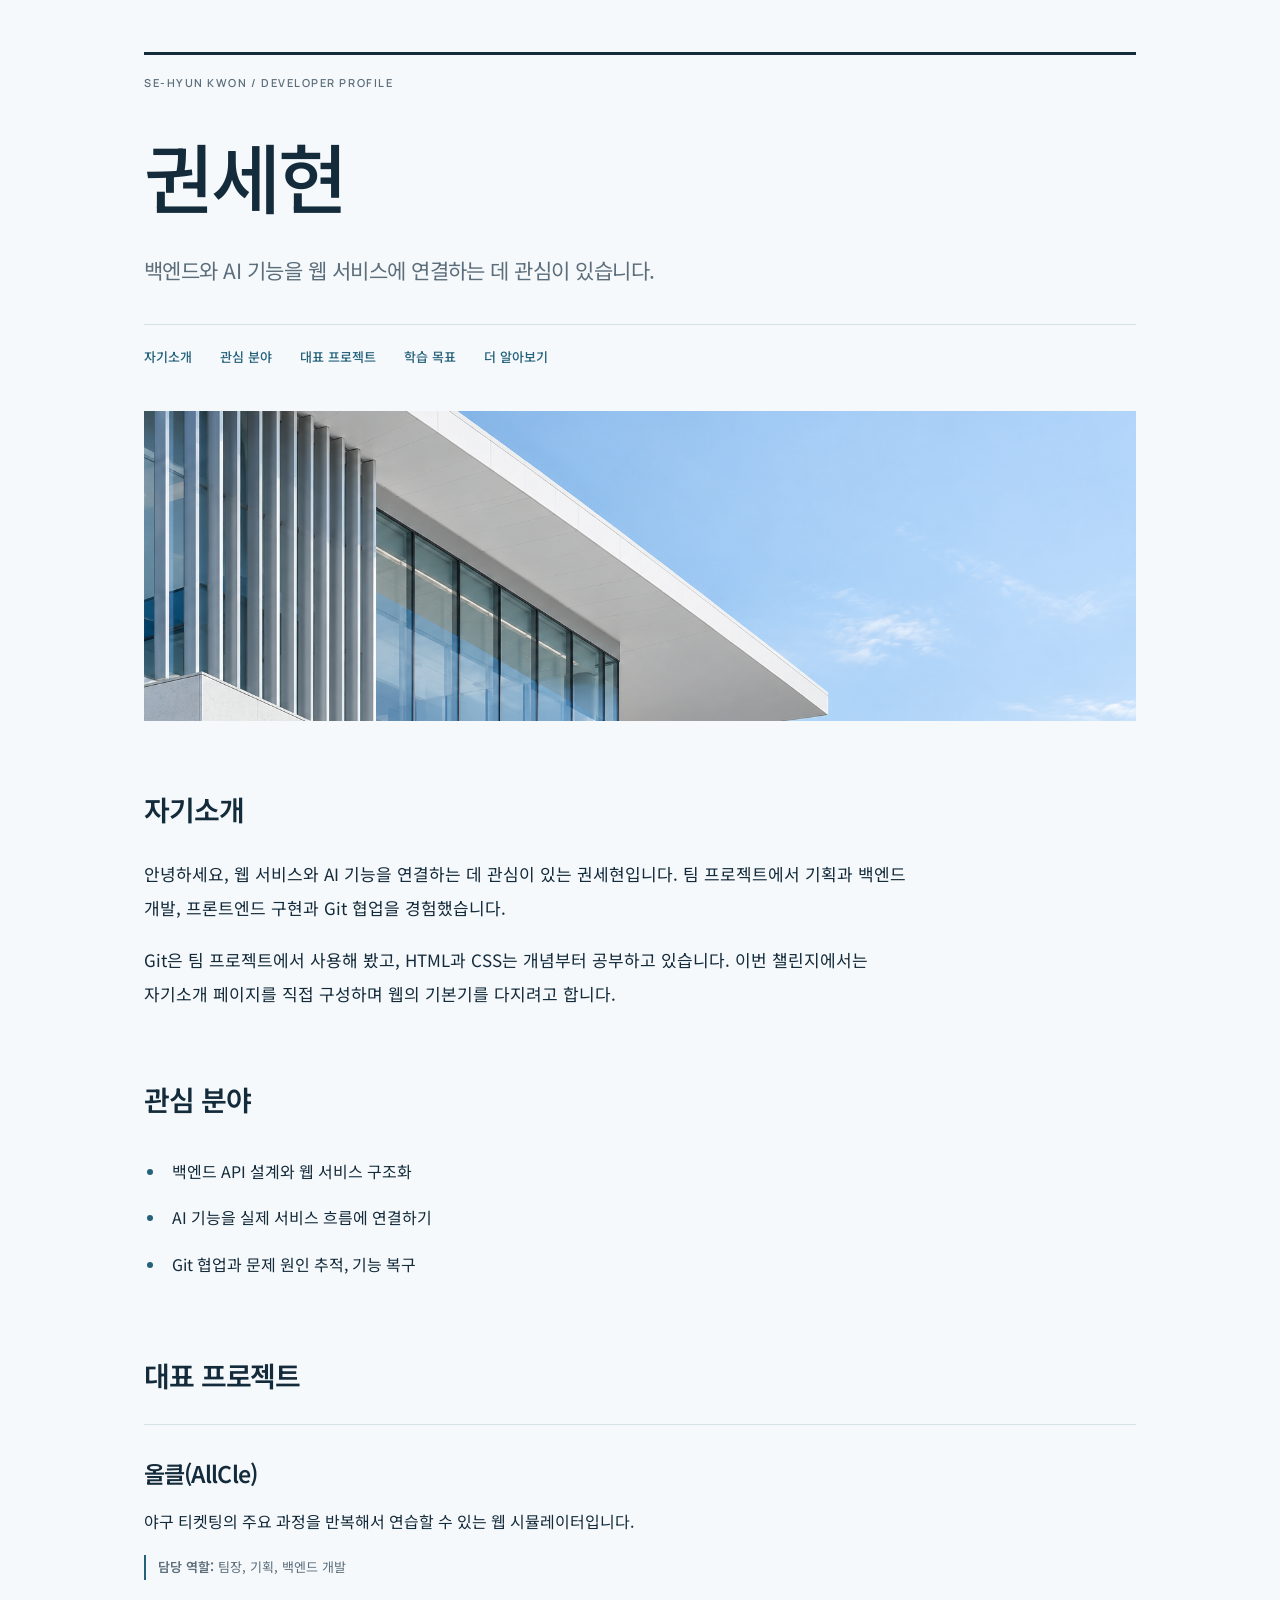
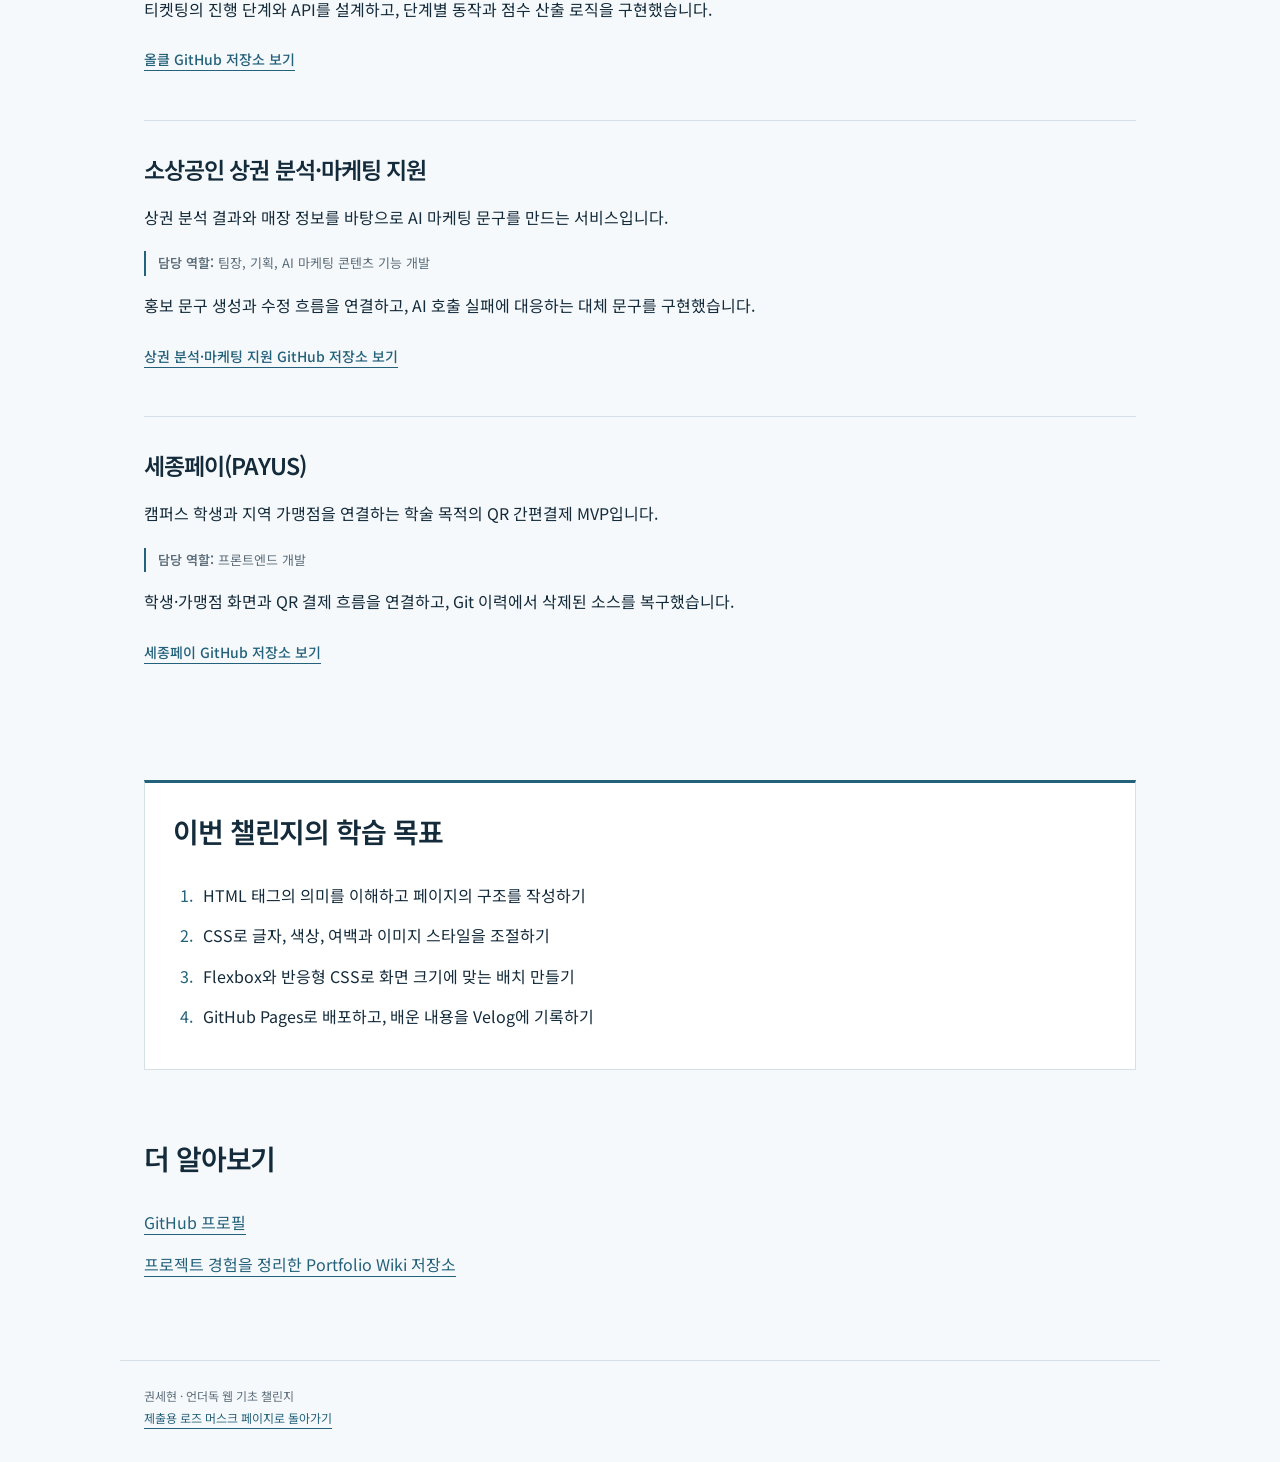
==== variants/clear-navy/index.html @ 08d8fb72 "feat: 클리어 네이비 비교 시안 추가 및 제출 테마 정리" ====
<!DOCTYPE html>
<html lang="ko">
<head>
  <meta charset="UTF-8">
  <meta name="viewport" content="width=device-width, initial-scale=1.0">
  <meta name="description" content="백엔드 개발과 AI 기능의 서비스 연결에 관심이 있는 권세현의 자기소개 페이지입니다.">
  <title>권세현 | 자기소개 · 클리어 네이비</title>
  <!-- 웹 글꼴을 불러오고, 같은 폴더의 CSS 파일을 연결합니다. -->
  <link rel="preconnect" href="https://fonts.googleapis.com">
  <link rel="preconnect" href="https://fonts.gstatic.com" crossorigin>
  <link href="https://fonts.googleapis.com/css2?family=Manrope:wght@600&amp;family=Noto+Sans+KR:wght@400;500;600&amp;display=swap" rel="stylesheet">
  <link rel="stylesheet" href="./style.css">
</head>
<body>
  <!-- header는 페이지의 소개 영역입니다. h1은 페이지의 대표 제목입니다. -->
  <header>
    <p class="eyebrow">Se-hyun Kwon / Developer profile</p>
    <h1>권세현</h1>
    <p class="intro">백엔드와 AI 기능을 웹 서비스에 연결하는 데 관심이 있습니다.</p>

    <!-- #으로 시작하는 링크는 같은 페이지의 해당 id로 이동합니다. -->
    <nav aria-label="페이지 메뉴">
      <ul>
        <li><a href="#about">자기소개</a></li>
        <li><a href="#interests">관심 분야</a></li>
        <li><a href="#projects">대표 프로젝트</a></li>
        <li><a href="#goals">학습 목표</a></li>
        <li><a href="#links">더 알아보기</a></li>
      </ul>
    </nav>
    <!-- 분위기를 위한 장식 이미지이므로 대체 텍스트는 비워 두었습니다. -->
    <img class="mood-image" src="./assets/clear-architecture.png" alt="" width="1536" height="1024">
  </header>

  <!-- main은 페이지의 주요 내용이고, section은 주제별 영역입니다. -->
  <main>
    <section id="about">
      <h2>자기소개</h2>
      <p>
        안녕하세요, 웹 서비스와 AI 기능을 연결하는 데 관심이 있는 권세현입니다.
        팀 프로젝트에서 기획과 백엔드 개발, 프론트엔드 구현과 Git 협업을 경험했습니다.
      </p>
      <p>
        Git은 팀 프로젝트에서 사용해 봤고, HTML과 CSS는 개념부터 공부하고 있습니다.
        이번 챌린지에서는 자기소개 페이지를 직접 구성하며 웹의 기본기를 다지려고 합니다.
      </p>
    </section>

    <section id="interests">
      <h2>관심 분야</h2>
      <ul>
        <li>백엔드 API 설계와 웹 서비스 구조화</li>
        <li>AI 기능을 실제 서비스 흐름에 연결하기</li>
        <li>Git 협업과 문제 원인 추적, 기능 복구</li>
      </ul>
    </section>

    <section id="projects">
      <h2>대표 프로젝트</h2>

      <!-- 각 프로젝트는 독립적인 소개이므로 article로 묶었습니다. -->
      <article>
        <h3>올클(AllCle)</h3>
        <p>야구 티켓팅의 주요 과정을 반복해서 연습할 수 있는 웹 시뮬레이터입니다.</p>
        <p class="project-role"><strong>담당 역할:</strong> 팀장, 기획, 백엔드 개발</p>
        <p>티켓팅의 진행 단계와 API를 설계하고, 단계별 동작과 점수 산출 로직을 구현했습니다.</p>
        <p><a href="https://github.com/tpgus72513/allcle">올클 GitHub 저장소 보기</a></p>
      </article>

      <article>
        <h3>소상공인 상권 분석·마케팅 지원</h3>
        <p>상권 분석 결과와 매장 정보를 바탕으로 AI 마케팅 문구를 만드는 서비스입니다.</p>
        <p class="project-role"><strong>담당 역할:</strong> 팀장, 기획, AI 마케팅 콘텐츠 기능 개발</p>
        <p>홍보 문구 생성과 수정 흐름을 연결하고, AI 호출 실패에 대응하는 대체 문구를 구현했습니다.</p>
        <p><a href="https://github.com/tpgus72513/NxtCloud-2026-07">상권 분석·마케팅 지원 GitHub 저장소 보기</a></p>
      </article>

      <article>
        <h3>세종페이(PAYUS)</h3>
        <p>캠퍼스 학생과 지역 가맹점을 연결하는 학술 목적의 QR 간편결제 MVP입니다.</p>
        <p class="project-role"><strong>담당 역할:</strong> 프론트엔드 개발</p>
        <p>학생·가맹점 화면과 QR 결제 흐름을 연결하고, Git 이력에서 삭제된 소스를 복구했습니다.</p>
        <p><a href="https://github.com/FIo-g/PAYUS">세종페이 GitHub 저장소 보기</a></p>
      </article>
    </section>

    <section id="goals">
      <h2>이번 챌린지의 학습 목표</h2>
      <ol>
        <li>HTML 태그의 의미를 이해하고 페이지의 구조를 작성하기</li>
        <li>CSS로 글자, 색상, 여백과 이미지 스타일을 조절하기</li>
        <li>Flexbox와 반응형 CSS로 화면 크기에 맞는 배치 만들기</li>
        <li>GitHub Pages로 배포하고, 배운 내용을 Velog에 기록하기</li>
      </ol>
    </section>

    <section id="links">
      <h2>더 알아보기</h2>
      <ul>
        <li><a href="https://github.com/tpgus72513">GitHub 프로필</a></li>
        <li><a href="https://github.com/tpgus72513/portfolio-wiki">프로젝트 경험을 정리한 Portfolio Wiki 저장소</a></li>
      </ul>
    </section>
  </main>

  <footer>
    <p>권세현 · 언더독 웹 기초 챌린지</p>
    <p><a href="../../index.html">제출용 로즈 머스크 페이지로 돌아가기</a></p>
  </footer>
</body>
</html>
---- variants/clear-navy/style.css ----
/* 1. 색상: 화이트, 블루그레이, 네이비로 정돈된 인상을 만듭니다. */
:root {
  --background: #f6f9fb;
  --surface: #ffffff;
  --text: #142b3b;
  --muted: #5c6e7b;
  --accent: #24617b;
  --line: #d5e0e7;
}

* {
  box-sizing: border-box;
}

body {
  margin: 0;
  background-color: var(--background);
  color: var(--text);
  font-family: "Noto Sans KR", "Malgun Gothic", sans-serif;
  font-size: 16px;
  line-height: 1.9;
  word-break: keep-all;
  overflow-wrap: anywhere;
}

/* 2. 글자: 한글은 고딕체, 작은 영문 이름은 Manrope를 사용합니다. */
h1,
h2,
h3 {
  line-height: 1.45;
  font-weight: 600;
  letter-spacing: -0.04em;
}

h1 {
  margin: 26px 0 22px;
  font-size: 76px;
  font-weight: 500;
}

h2 {
  margin: 0 0 28px;
  font-size: 28px;
}

h3 {
  margin: 0 0 16px;
  font-size: 23px;
}

p {
  margin: 0 0 18px;
}

strong {
  font-weight: 600;
}

/* 3. 여백: 같은 왼쪽 기준선에 내용을 맞춰 공식 문서처럼 정돈합니다. */
header,
main,
footer {
  width: 100%;
  max-width: 1040px;
  margin-right: auto;
  margin-left: auto;
  padding-right: 24px;
  padding-left: 24px;
}

header {
  padding-top: 52px;
}

.eyebrow {
  margin: 0;
  border-top: 3px solid var(--text);
  padding-top: 18px;
  color: var(--muted);
  font-family: "Manrope", "Noto Sans KR", sans-serif;
  font-size: 11px;
  font-weight: 600;
  letter-spacing: 0.14em;
  text-transform: uppercase;
}

.intro {
  max-width: 580px;
  margin-bottom: 34px;
  color: var(--muted);
  font-size: 21px;
  line-height: 1.8;
  letter-spacing: -0.025em;
}

nav {
  margin-bottom: 28px;
  border-top: 1px solid var(--line);
  padding-top: 15px;
}

nav ul {
  margin: 0;
  padding: 0;
  list-style: none;
}

nav li {
  display: inline-block;
  margin: 0 24px 8px 0;
}

nav a {
  display: inline-block;
  padding: 5px 0;
  font-size: 13px;
  font-weight: 500;
  text-decoration: none;
}

/* 4. 이미지: 가로로 긴 프레임과 직선적인 모서리를 사용합니다. */
.mood-image {
  display: block;
  width: 100%;
  height: auto;
  aspect-ratio: 16 / 5;
  object-fit: cover;
  object-position: center 48%;
  border-radius: 0;
}

section {
  margin-top: 68px;
  scroll-margin-top: 28px;
}

#about p {
  max-width: 780px;
  font-size: 17px;
  line-height: 2;
}

#interests ul {
  margin: 0;
  padding-left: 22px;
}

#interests li {
  padding: 8px 0 8px 6px;
}

li::marker {
  color: var(--accent);
}

/* 5. 프로젝트: 역할과 본문을 구분하되 장식은 얇은 선으로 제한합니다. */
article {
  border-top: 1px solid var(--line);
  padding: 32px 0;
}

article p {
  max-width: 780px;
  margin-bottom: 14px;
}

.project-role {
  display: inline-block;
  border-left: 2px solid var(--accent);
  padding-left: 12px;
  color: var(--muted);
  font-size: 13px;
}

article a {
  display: inline-block;
  margin-top: 8px;
  font-size: 14px;
  font-weight: 500;
}

#goals {
  border: 1px solid var(--line);
  border-top: 3px solid var(--accent);
  padding: 28px;
  background-color: var(--surface);
}

#goals ol {
  margin: 0;
  padding-left: 24px;
}

#goals li {
  margin: 10px 0;
  padding-left: 6px;
}

#links ul {
  margin: 0;
  padding: 0;
  list-style: none;
}

#links li {
  margin: 12px 0;
}

/* 6. 링크: 마우스와 키보드로 접근할 때 상태를 분명하게 표시합니다. */
a {
  color: var(--accent);
  text-decoration-thickness: 1px;
  text-underline-offset: 5px;
}

a:hover {
  color: var(--text);
  text-decoration: underline;
}

a:focus-visible {
  outline: 2px solid var(--accent);
  outline-offset: 5px;
}

footer {
  margin-top: 80px;
  border-top: 1px solid var(--line);
  padding-top: 24px;
  padding-bottom: 32px;
  color: var(--muted);
  font-size: 12px;
}

footer p {
  margin: 0;
}
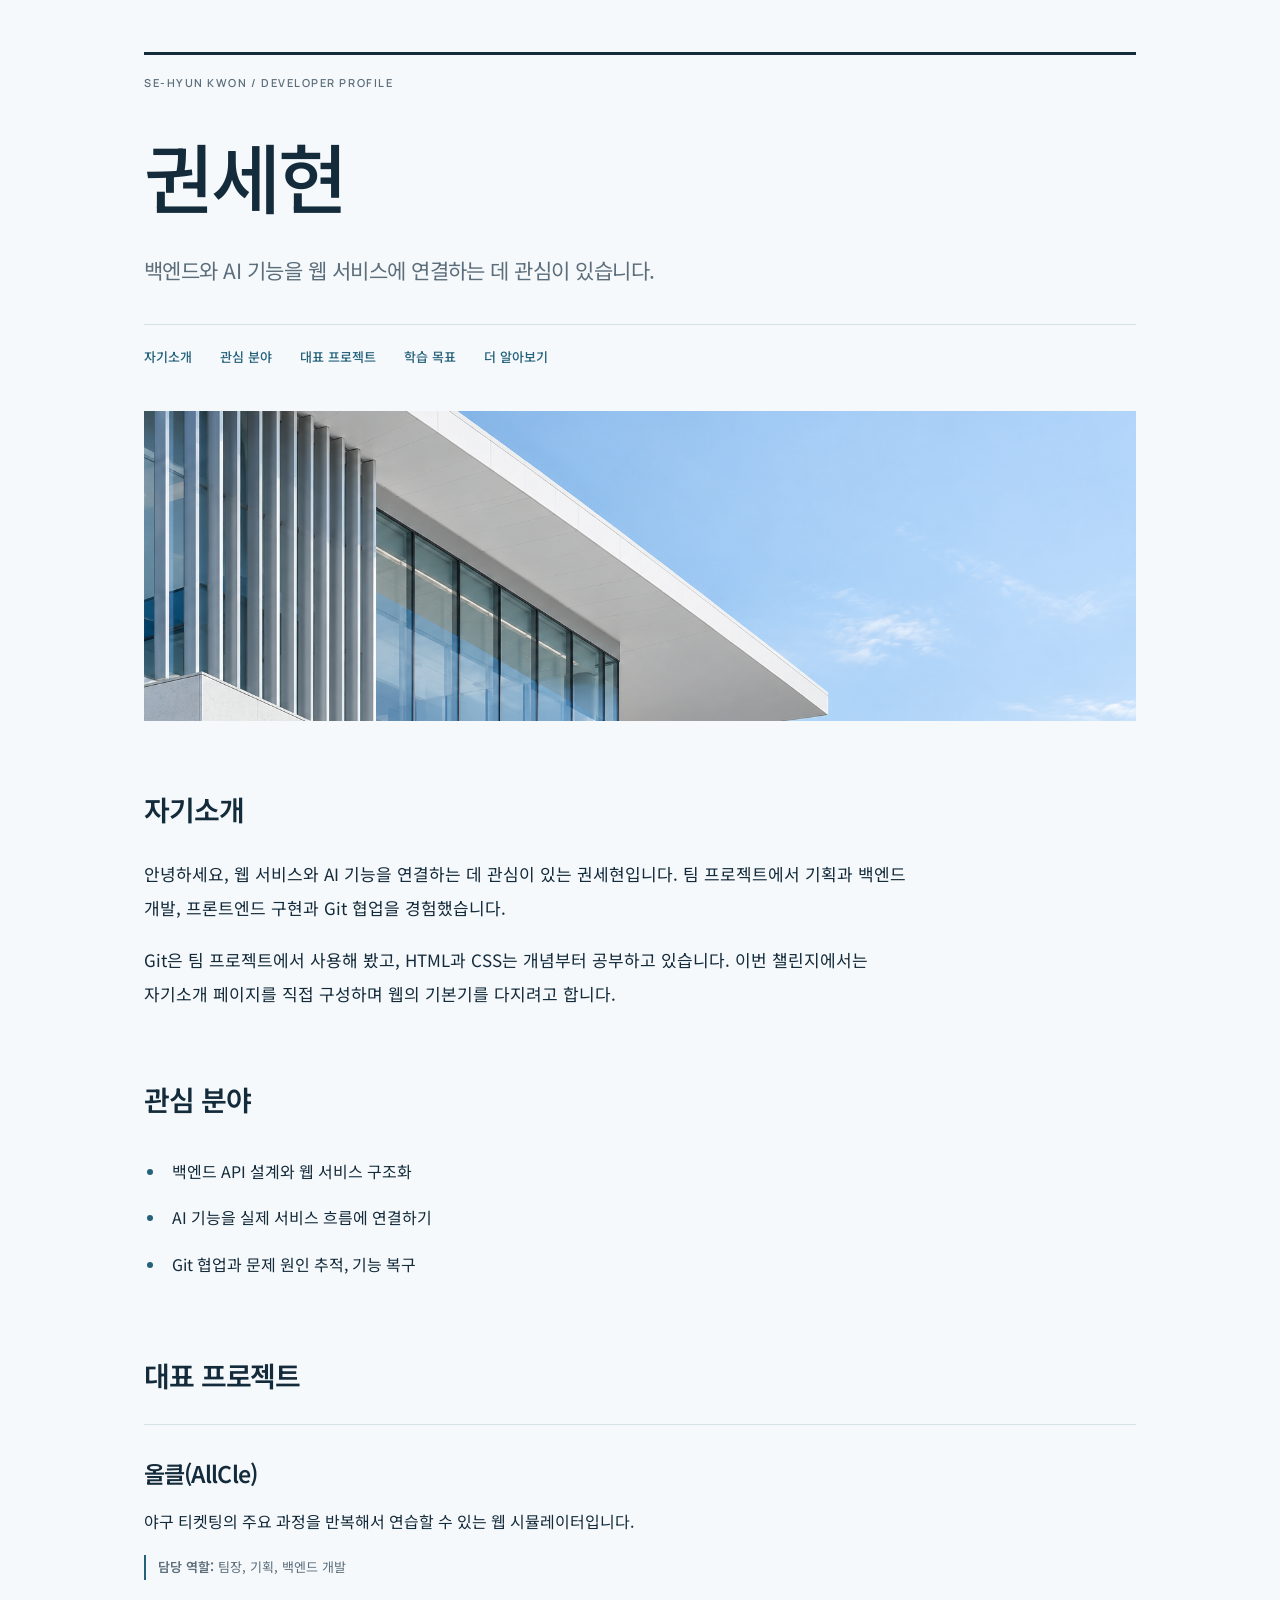
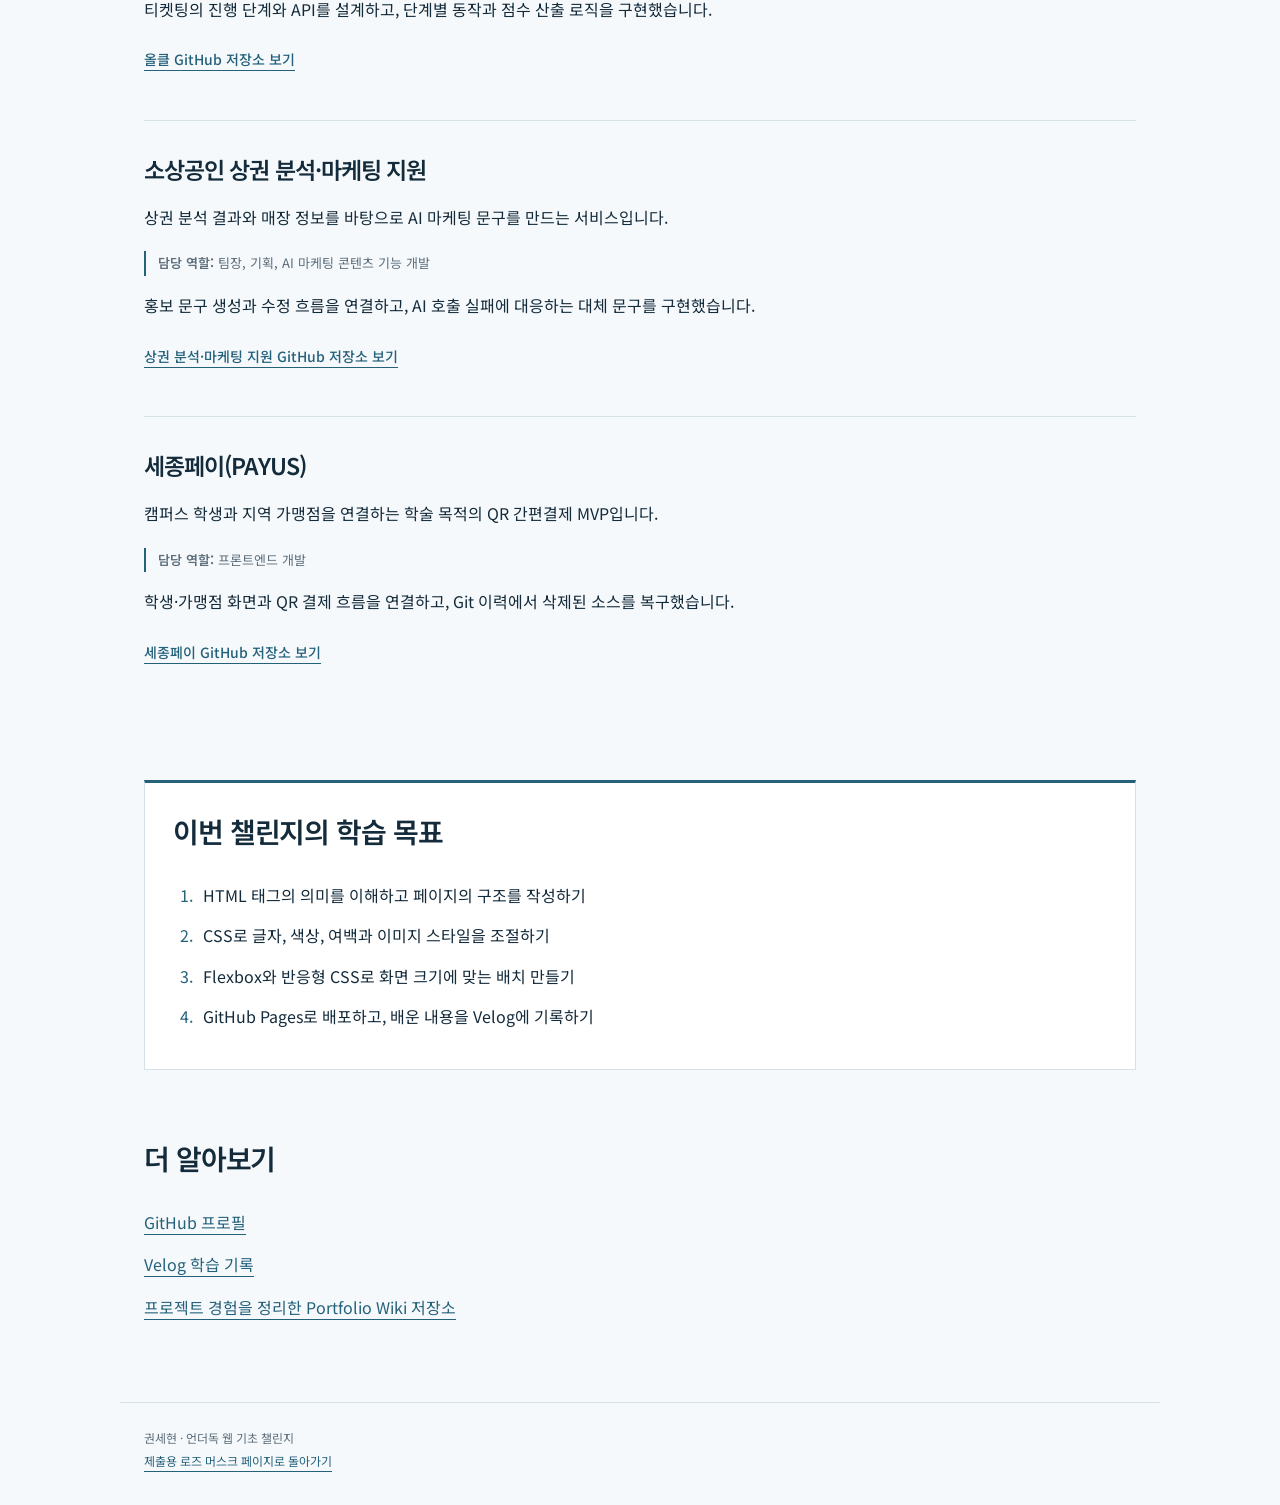
==== commit 7b42b874: "chore: GitHub Pages 배포 준비와 Velog 링크 연결" ====
--- a/variants/clear-navy/index.html
+++ b/variants/clear-navy/index.html
@@ -5,6 +5,7 @@
   <meta name="viewport" content="width=device-width, initial-scale=1.0">
   <meta name="description" content="백엔드 개발과 AI 기능의 서비스 연결에 관심이 있는 권세현의 자기소개 페이지입니다.">
   <title>권세현 | 자기소개 · 클리어 네이비</title>
+  <link rel="icon" href="../../assets/favicon.svg" type="image/svg+xml">
   <!-- 웹 글꼴을 불러오고, 같은 폴더의 CSS 파일을 연결합니다. -->
   <link rel="preconnect" href="https://fonts.googleapis.com">
   <link rel="preconnect" href="https://fonts.gstatic.com" crossorigin>
@@ -98,6 +99,7 @@
       <h2>더 알아보기</h2>
       <ul>
         <li><a href="https://github.com/tpgus72513">GitHub 프로필</a></li>
+        <li><a href="https://velog.io/@tpgus72513/posts">Velog 학습 기록</a></li>
         <li><a href="https://github.com/tpgus72513/portfolio-wiki">프로젝트 경험을 정리한 Portfolio Wiki 저장소</a></li>
       </ul>
     </section>
